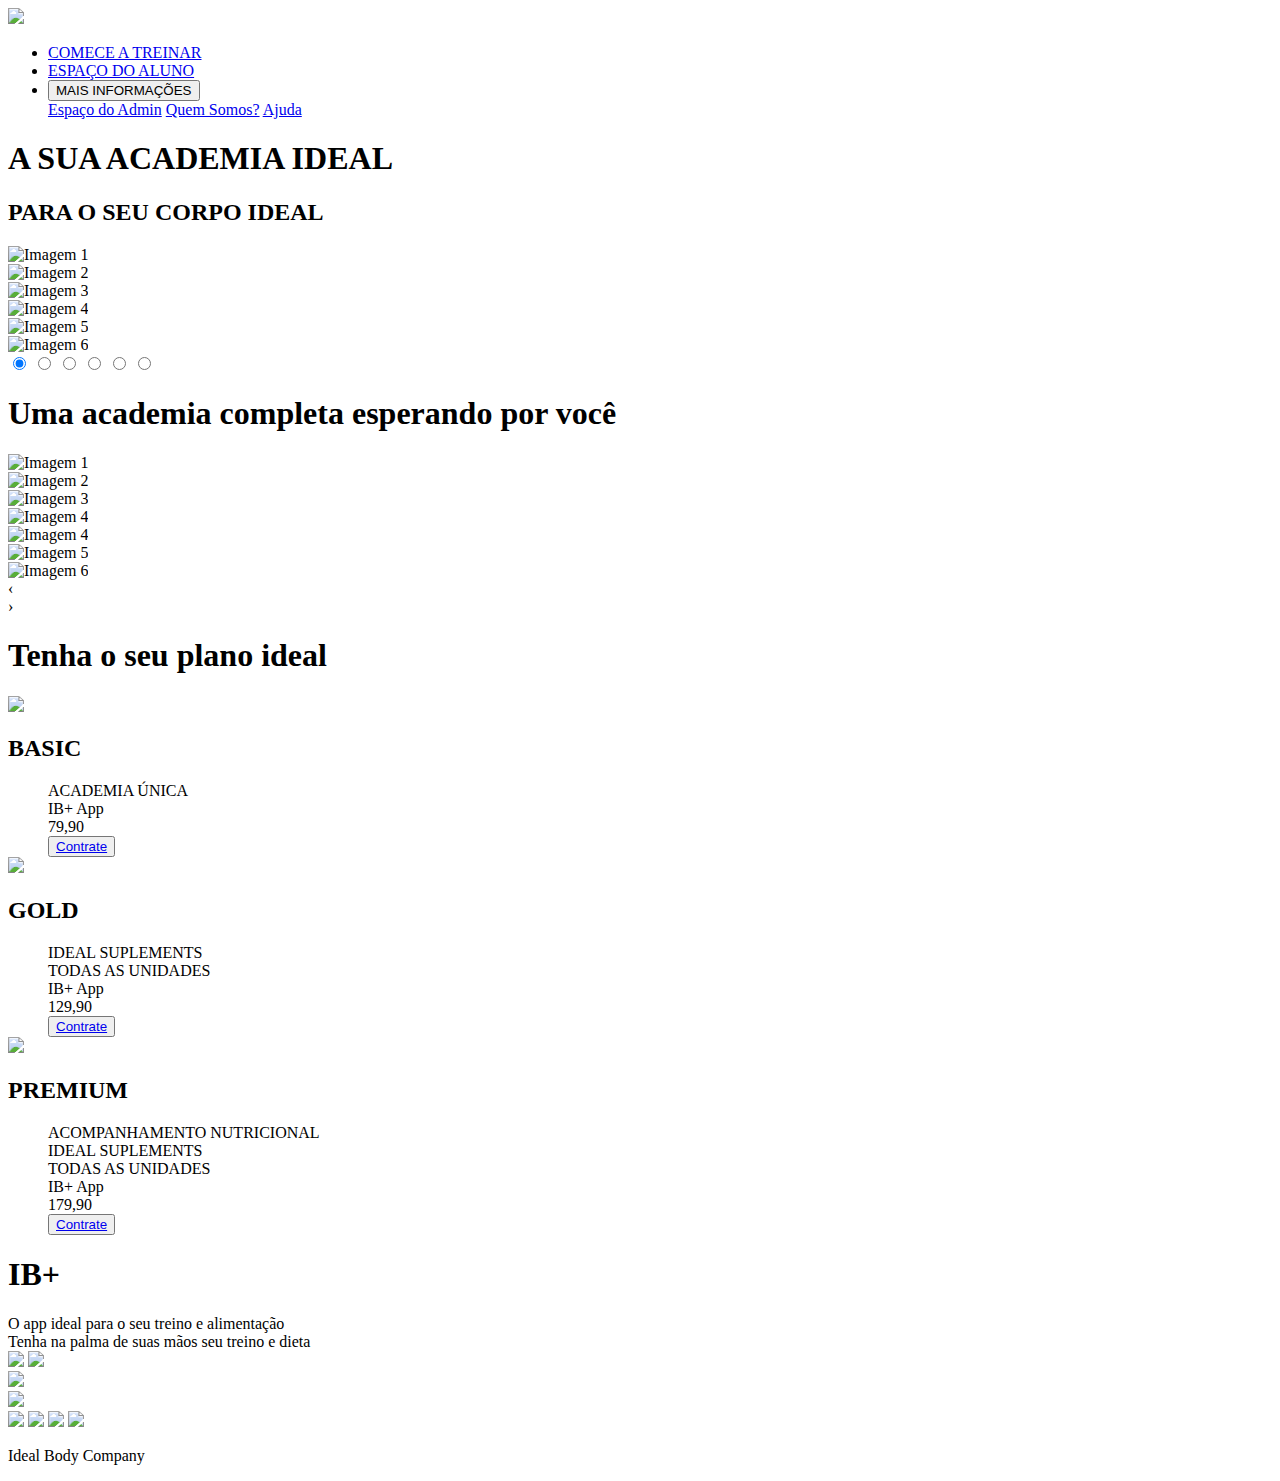
==== index.html @ 59227c63 "ajuste" ====
<!DOCTYPE html>
	<html lang="en">
		<head>
    		<meta charset="UTF-8">
    		<meta http-equiv="X-UA-Compatible" content="IE=edge">
   			<meta name="viewport" content="width=device-width, initial-scale=1.0">
    		<link  rel ="stylesheet" href="Style.css">
			<link  rel="shortcut icon" href="imagensib/iconib.ico" type="image/icon">
			<title>Ideal Body Academia</title>

			
		</head>
	<body>
    

	 <!-- Banner principal -->
		<section class="bannerprincipal">

			<nav>
				 <!-- Cabeçalho -->
       			 <img  class="logo" src="imagensib/logosemfundoofc.png">

    			<ul>
        			<li> <a href="http://localhost:8080/IdealBody/cliente/Cadastro.jsp"> COMECE A TREINAR </a> </li>
       				<li> <a href="http://localhost:8080/IdealBody/cliente/login.html"> ESPAÇO DO ALUNO</a> </li>
        			<li>   
					<div class="dropdown">
						<button class="dropbtn"> MAIS INFORMAÇÕES</button>
						<div class="dropdown-content">
						  <a href="http://localhost:8080/IdealBody/Admin/loginAdmin.html">Espaço do Admin</a>
						  <a href="http://localhost:8080/IdealBody/QuemSomos.html">Quem Somos?</a>
						  <a href="#"> Ajuda </a>
						  						  
						</div>
					  </div>
					</li>
    
   				</ul>
			</nav>

			 <!-- Texto do Banner -->
			<div class="texto1">
				<h1 class="titulo"> A SUA ACADEMIA IDEAL </h1>
				<h2 class="subtitulo"> PARA O SEU CORPO IDEAL</h2>


			</div>
		</section>
		 <!-- Fim do Banner principal-->

		
		
		<section class="blocoslides">

			<div class="slider-container">
				<div class="slider-content">
					<div class="slide">
						<img src="imagensib/propaganda1.jpg" alt="Imagem 1">
					</div>
					<div class="slide">
						<img src="imagensib/propaganda2.jpg" alt="Imagem 2">
					</div>
					<div class="slide">
						<img src="imagensib/propaganda3.jpg" alt="Imagem 3">
					</div>
					<div class="slide">
						<img src="imagensib/propaganda4.jpg" alt="Imagem 4">
					</div>
					<div class="slide">
						<img src="imagensib/propaganda5.jpg" alt="Imagem 5">
					</div>
					<div class="slide">
						<img src="imagensib/propaganda6.jpg" alt="Imagem 6">
					</div>
				</div>

				
			</div>
		
			
			<div class="slider-navigation">
				<input type="radio" name="carousel" id="radio1" checked>
				<label for="radio1"></label>
				<input type="radio" name="carousel" id="radio2">
				<label for="radio2"></label>
				<input type="radio" name="carousel" id="radio3">
				<label for="radio3"></label>
				<input type="radio" name="carousel" id="radio4">
				<label for="radio4"></label>
				<input type="radio" name="carousel" id="radio5">
				<label for="radio5"></label>
				<input type="radio" name="carousel" id="radio6">
				<label for="radio6"></label>
			</div>

		</section>


         <!--
		 <div class="banners"> 

			<img class="imgbanner"src="imagensib/O corpo alncança.png">
 -->
		 </div>
		 <div class="titulobloco2">
			<h1> Uma academia completa esperando por você </h1>
			</div>

		<!-- Bloco dos slides de modalidades-->
		<section class="bloco1">
			<div class="carousel">
				<div class="carousel-container">
				  <div class="carousel-item">
					<img src="imagensib/moderngym.jpg" alt="Imagem 1">
				  </div>
				  <div class="carousel-item">
					<img src="imagensib/musculação.jpg" alt="Imagem 2">
				  </div>
				  <div class="carousel-item">
					<img src="imagensib/crossfit.jpg" alt="Imagem 3">
				  </div>
				  <div class="carousel-item">
					<img src="imagensib/pilates.jpg" alt="Imagem 4">
				  </div>
				  <div class="carousel-item">
					<img src="imagensib/fitdance.jpg" alt="Imagem 4">
				  </div>
				  <div class="carousel-item">
					<img src="imagensib/artesmarciais.jpg" alt="Imagem 5">
				  </div>
				  <div class="carousel-item">
					<img src="imagensib/maismod.jpg" alt="Imagem 6">
				  </div>
				</div>
				<div class="carousel-btn carousel-btn-left" onclick="carouselScroll(-1)">&#8249;</div>
				<div class="carousel-btn carousel-btn-right" onclick="carouselScroll(1)">&#8250;</div>
			  </div>
		</section>
		<!-- Fim do bloco dos slides de modalidades-->

		<!--Bloco do titulo -->
		<div class="titulobloco2">
		<h1> Tenha o seu plano ideal </h1>
		</div>
		<!--Fim do bloco do titulo -->

		<!--Bloco dos planos -->
		<section class="bloco2">
			
			<!--Cards dos planos -->
			<div class="card">
				<div class="ladoimg">
					<img src="imagensib/basic.jpg">
				</div>
				
				<div class="ladodesc">
				 
				 <h2 class="b"> BASIC </h2>
				 <dd> ACADEMIA ÚNICA</dd>
				 <dd> IB+ App </dd>
				 <dd class="precob"> 79,90 </dd>
				 <dd> <button class="botaovalor"><a href="http://localhost:8080/IdealBody/cliente/Cadastro.jsp"> Contrate </a></button></dd>
				</div>
				

			</diV>
			
			<div class="card">
				<div class="ladoimg">
					<img src="imagensib/gold.jpg">
				</div>

				<div class="ladodesc">
				 <h2 class="g"> GOLD </h2>
				
				 <dd> IDEAL SUPLEMENTS </dd>
				 <dd> TODAS AS UNIDADES </dd>
				 <dd> IB+ App </dd>
				 <dd class="precog"> 129,90 </dd>
				 <dd> <button class="botaovalor"><a href="http://localhost:8080/IdealBody/cliente/Cadastro.jsp"> Contrate </a> </button></dd>
				</div>
				

			</diV>
			<div class="card">
				<div class="ladoimg">
					<img src="imagensib/premium.jpg">
				</div>

				<div class="ladodesc">
				 <h2 class="p"> PREMIUM </h2>
				   <dd> ACOMPANHAMENTO NUTRICIONAL</dd>
				   <dd> IDEAL SUPLEMENTS </dd>
				   <dd> TODAS AS UNIDADES </dd>
				   <dd> IB+ App </dd>
				   <dd class="precop"> 179,90 </dd>
				   <dd> <button class="botaovalor"> <a href="http://localhost:8080/IdealBody/cliente/Cadastro.jsp"> Contrate </a> </button></dd>
				</div>


			<!--Fim dos cards dos planos -->

		</section>
		<!--Fim do bloco dos planos -->


		<section class="blocoapp">

				<div class="appleft">
					<div class="tituloblocoapp">
						<h1> IB+  </h1>
					</div>
					
					<div class="textoapp1"> O app ideal para o seu treino e alimentação
					</div>
					<div class="textoapp2"> 
						Tenha na palma de suas mãos seu treino e dieta
					</div>

					<diV class="imagensdoapp">
						<img class="logoapp" src="imagensib/ibpluslogo.png">
						<img class="storeapp" src="imagensib/storedownload.png">
					</diV>
						
				</div>

				

				<div class="appright">

					<img class="imgcell"src="imagensib/cellapp.png">

				</div>


			 

		</section>


		<!--Rodapé -->
		<footer>
		<div  class="imgrodape"> 
   		 <img src="imagensib/logosemfundoofc.png"/>
		</div>
		 <!--Icone das redes sociais -->
		
    		<div class="redes">
       		  
        		<img class="icones" src="imagensib/face.png"/>
       			<img class="icones" src="imagensib/insta.png"/> 
      			<img class="icones" src="imagensib/titok.png"/>
      			<img class="icones" src="imagensib/youtube.png"/>
				
   		 </div>


		 
			<div class="textorodape"> <p > Ideal Body Company </p>
			</div>

		
		</footer>
		<!-- Fim do rodapé -->


		<script>
			var carousel = document.querySelector('.carousel-container');
			var carouselItems = document.querySelectorAll('.carousel-item');
			var currentIndex = 0;
			var interval = setInterval(carouselAutoScroll, 9000);
		
			function carouselScroll(direction) {
			  clearInterval(interval);
		
			  currentIndex += direction;
		
			  if (currentIndex < 0) {
				currentIndex = carouselItems.length - 1;
			  } else if (currentIndex >= carouselItems.length) {
				currentIndex = 0;
			  }
		
			  carousel.style.transform = 'translateX(-' + (currentIndex * 100) + '%)';
		
			  interval = setInterval(carouselAutoScroll, 2000);
			}
		
			function carouselAutoScroll() {
			  currentIndex++;
		
			  if (currentIndex >= carouselItems.length) {
				currentIndex = 0;
			  }
		
			  carousel.style.transform = 'translateX(-' + (currentIndex * 100) + '%)';
			}
			
			<!-- Slides -->

		const carouselContainer = document.querySelector('.slider-content');
        const radioInputs = document.querySelectorAll('.slider-navigation input[type="radio"]');
        let slideIndex = 0;

        function goToSlide(index) {
            carouselContainer.style.transform = `translateX(-${index * 100}%)`;
            radioInputs[index].checked = true;
        }

        function autoPlaySlide() {
            slideIndex = (slideIndex + 1) % radioInputs.length;
            goToSlide(slideIndex);
        }

        setInterval(autoPlaySlide, 8000);

        radioInputs.forEach((input, index) => {
            input.addEventListener('change', () => {
                slideIndex = index;
                goToSlide(slideIndex);
            });
        });
		
		  </script>
	</body>
</html>
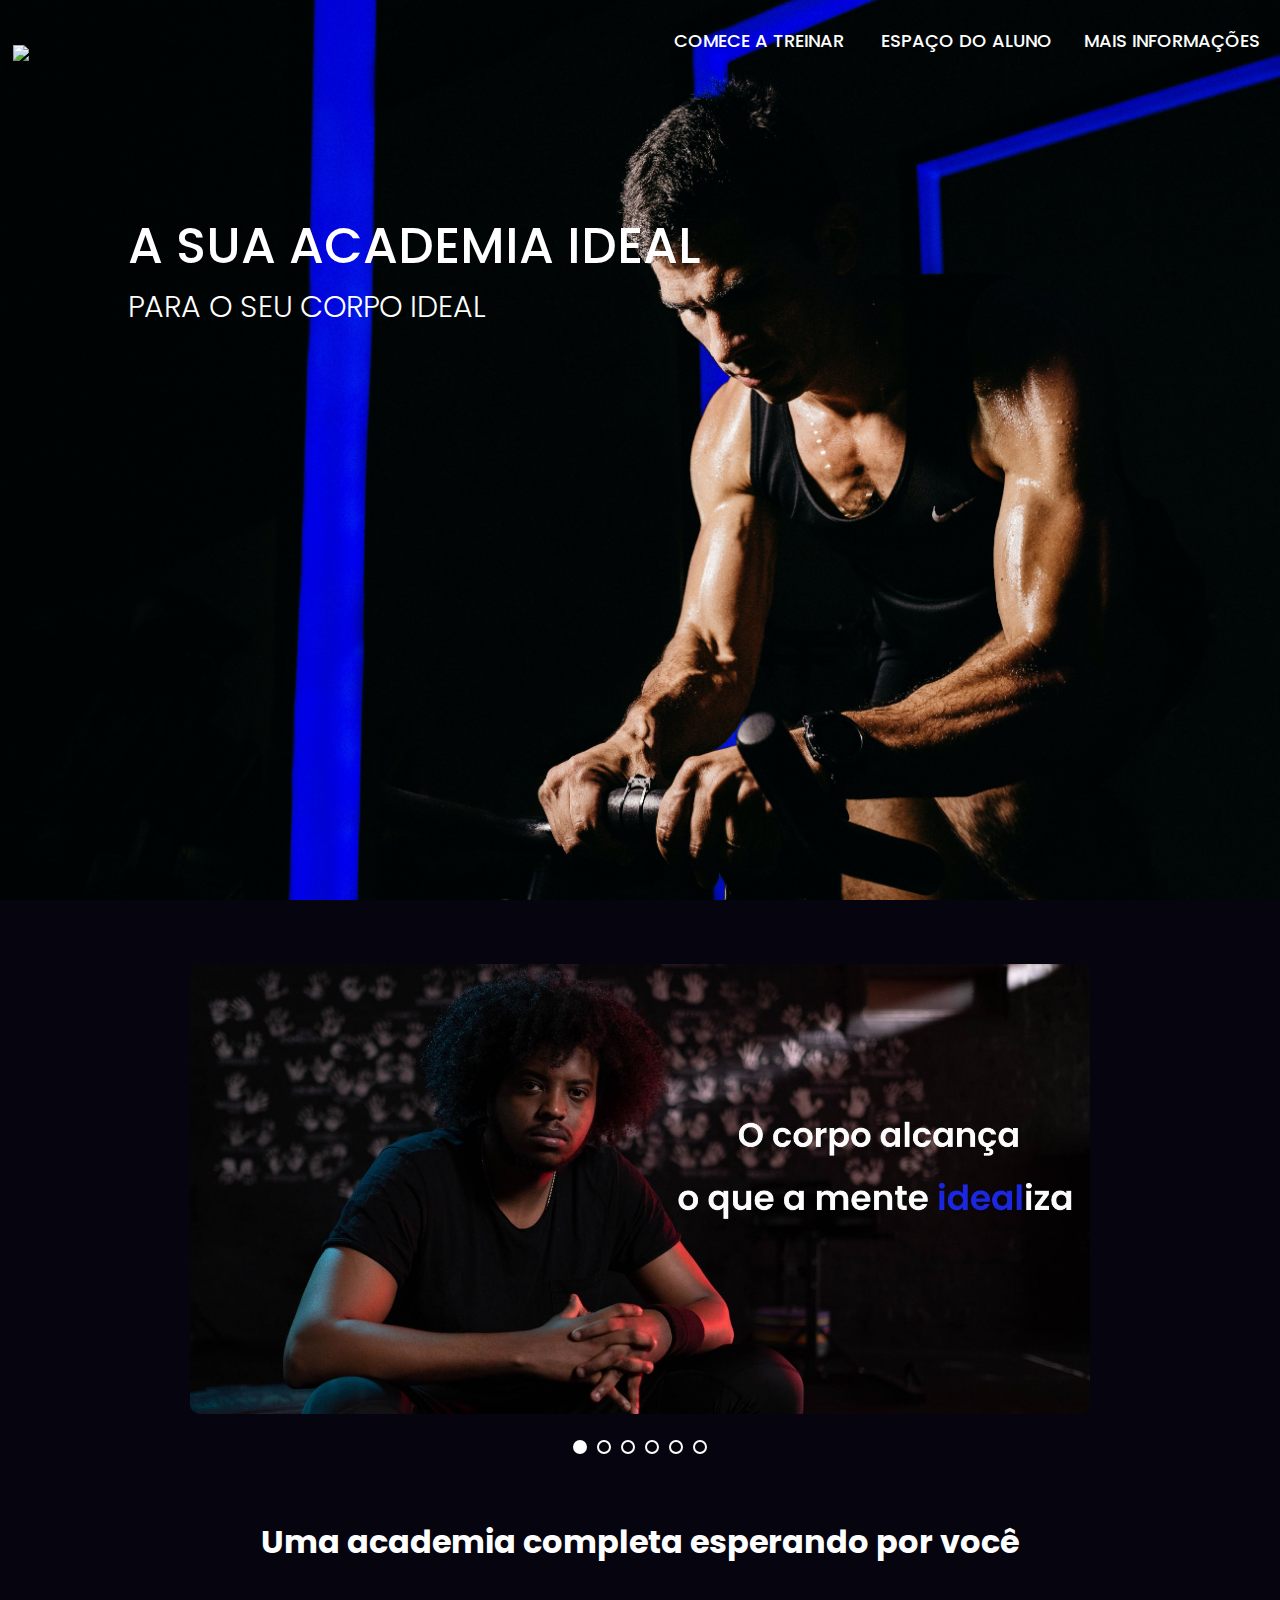
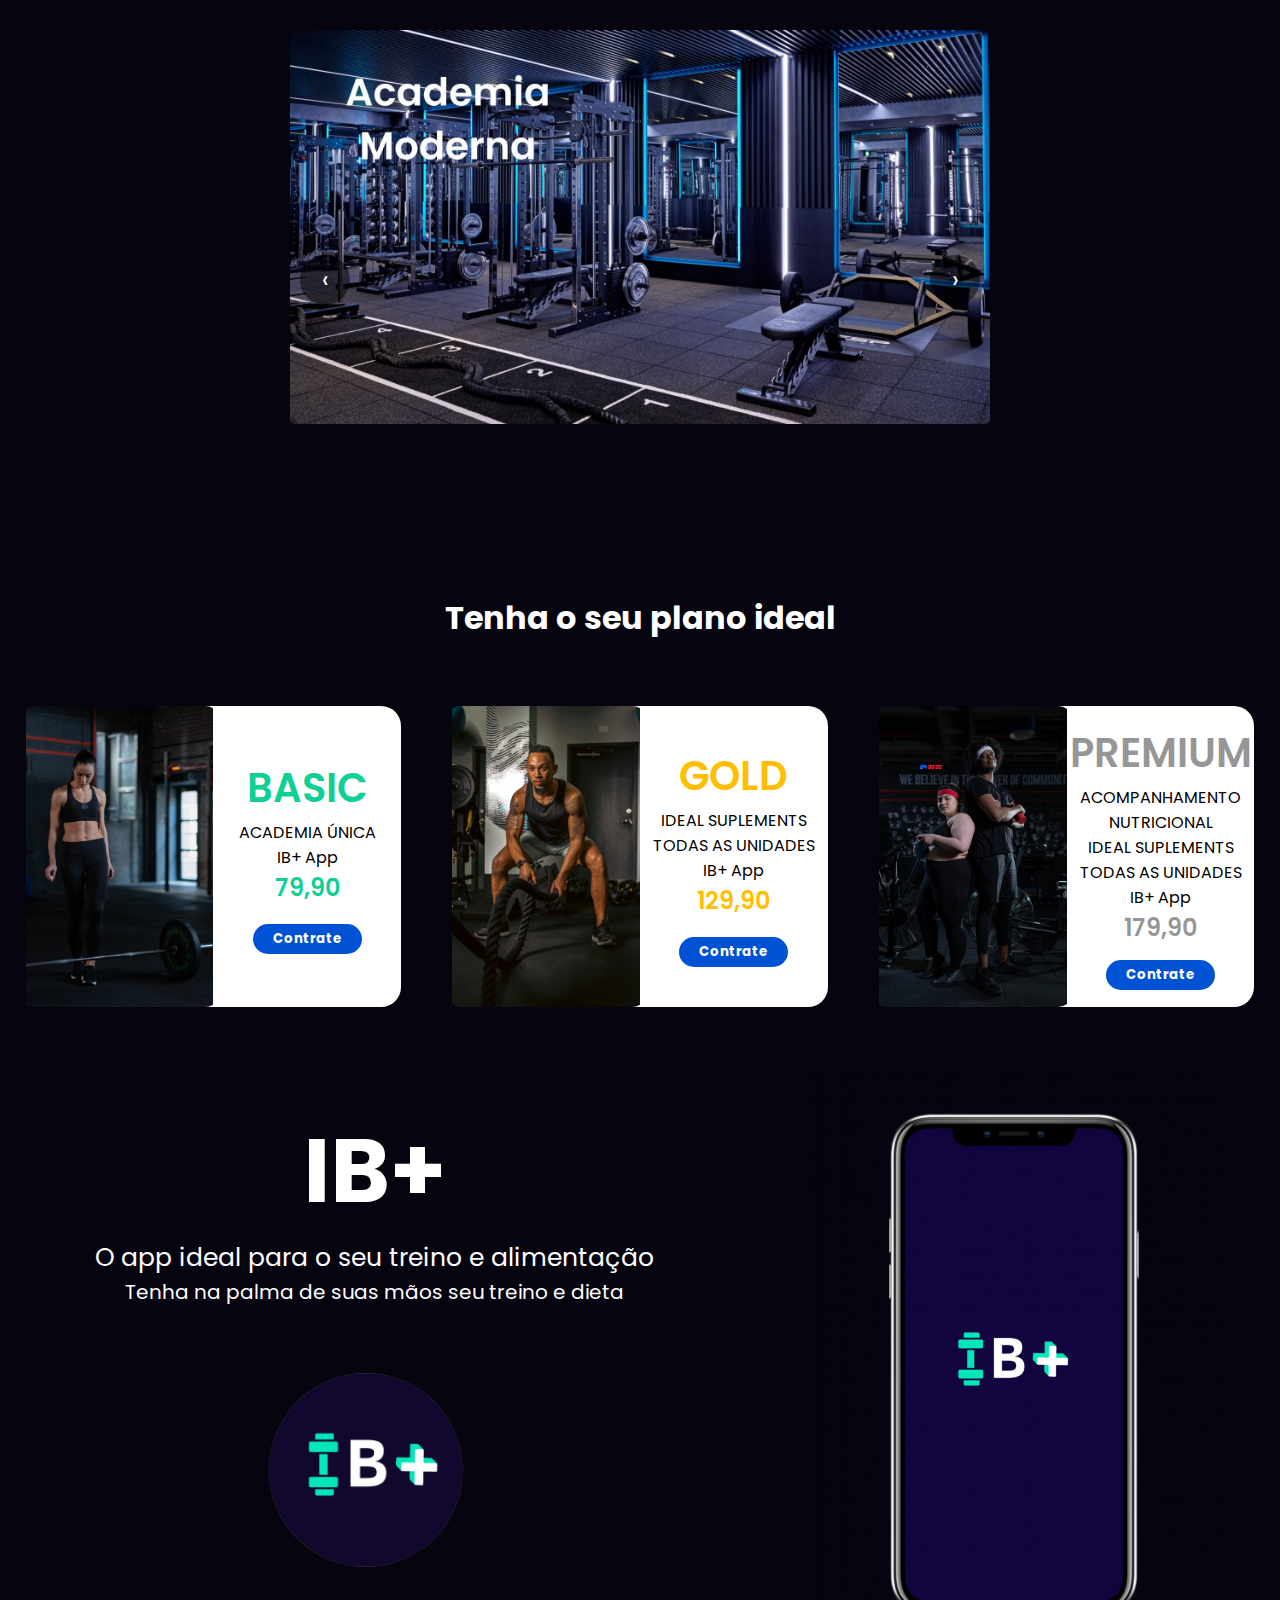
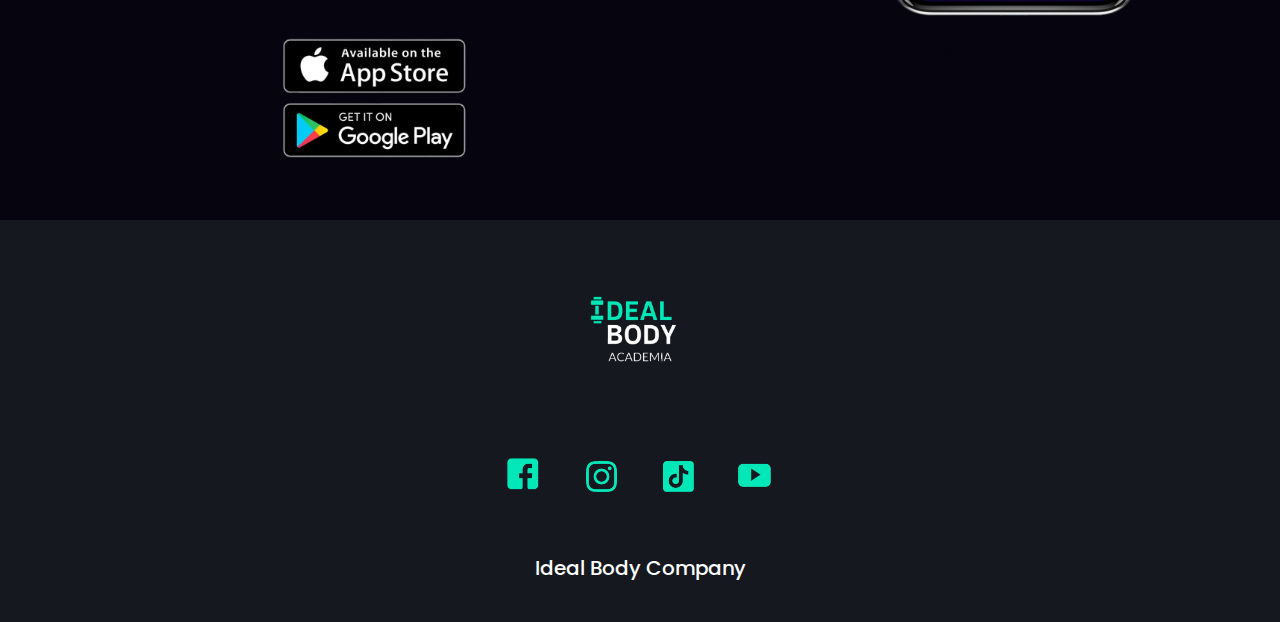
==== commit e32e1fbf: "Ajuste II" ====
--- a/index.html
+++ b/index.html
@@ -4,8 +4,8 @@
     		<meta charset="UTF-8">
     		<meta http-equiv="X-UA-Compatible" content="IE=edge">
    			<meta name="viewport" content="width=device-width, initial-scale=1.0">
-    		<link  rel ="stylesheet" href="Style.css">
-			<link  rel="shortcut icon" href="imagensib/iconib.ico" type="image/icon">
+    		<link  rel ="stylesheet" href="index.css">
+			<link  rel="shortcut icon" href="03 Código-fonte\WebContent\imagensib/iconib.ico" type="image/icon">
 			<title>Ideal Body Academia</title>
 
 			
@@ -18,7 +18,7 @@
 
 			<nav>
 				 <!-- Cabeçalho -->
-       			 <img  class="logo" src="imagensib/logosemfundoofc.png">
+       			 <img  class="logo" src="03 Código-fonte\WebContent\imagensiblogosemfundoofc.png">
 
     			<ul>
         			<li> <a href="http://localhost:8080/IdealBody/cliente/Cadastro.jsp"> COMECE A TREINAR </a> </li>
@@ -55,22 +55,22 @@
 			<div class="slider-container">
 				<div class="slider-content">
 					<div class="slide">
-						<img src="imagensib/propaganda1.jpg" alt="Imagem 1">
-					</div>
-					<div class="slide">
-						<img src="imagensib/propaganda2.jpg" alt="Imagem 2">
-					</div>
-					<div class="slide">
-						<img src="imagensib/propaganda3.jpg" alt="Imagem 3">
-					</div>
-					<div class="slide">
-						<img src="imagensib/propaganda4.jpg" alt="Imagem 4">
-					</div>
-					<div class="slide">
-						<img src="imagensib/propaganda5.jpg" alt="Imagem 5">
-					</div>
-					<div class="slide">
-						<img src="imagensib/propaganda6.jpg" alt="Imagem 6">
+						<img src="03 Código-fonte\WebContent\imagensib/propaganda1.jpg" alt="Imagem 1">
+					</div>
+					<div class="slide">
+						<img src="03 Código-fonte\WebContent\imagensib/propaganda2.jpg" alt="Imagem 2">
+					</div>
+					<div class="slide">
+						<img src="03 Código-fonte\WebContent\imagensib/propaganda3.jpg" alt="Imagem 3">
+					</div>
+					<div class="slide">
+						<img src="03 Código-fonte\WebContent\imagensib/propaganda4.jpg" alt="Imagem 4">
+					</div>
+					<div class="slide">
+						<img src="03 Código-fonte\WebContent\imagensib/propaganda5.jpg" alt="Imagem 5">
+					</div>
+					<div class="slide">
+						<img src="03 Código-fonte\WebContent\imagensib/propaganda6.jpg" alt="Imagem 6">
 					</div>
 				</div>
 
@@ -111,25 +111,25 @@
 			<div class="carousel">
 				<div class="carousel-container">
 				  <div class="carousel-item">
-					<img src="imagensib/moderngym.jpg" alt="Imagem 1">
-				  </div>
-				  <div class="carousel-item">
-					<img src="imagensib/musculação.jpg" alt="Imagem 2">
-				  </div>
-				  <div class="carousel-item">
-					<img src="imagensib/crossfit.jpg" alt="Imagem 3">
-				  </div>
-				  <div class="carousel-item">
-					<img src="imagensib/pilates.jpg" alt="Imagem 4">
-				  </div>
-				  <div class="carousel-item">
-					<img src="imagensib/fitdance.jpg" alt="Imagem 4">
-				  </div>
-				  <div class="carousel-item">
-					<img src="imagensib/artesmarciais.jpg" alt="Imagem 5">
-				  </div>
-				  <div class="carousel-item">
-					<img src="imagensib/maismod.jpg" alt="Imagem 6">
+					<img src="03 Código-fonte\WebContent\imagensib/moderngym.jpg" alt="Imagem 1">
+				  </div>
+				  <div class="carousel-item">
+					<img src="03 Código-fonte\WebContent\imagensib/musculação.jpg" alt="Imagem 2">
+				  </div>
+				  <div class="carousel-item">
+					<img src="03 Código-fonte\WebContent\imagensib/crossfit.jpg" alt="Imagem 3">
+				  </div>
+				  <div class="carousel-item">
+					<img src="03 Código-fonte\WebContent\imagensib/pilates.jpg" alt="Imagem 4">
+				  </div>
+				  <div class="carousel-item">
+					<img src="03 Código-fonte\WebContent\imagensib/fitdance.jpg" alt="Imagem 4">
+				  </div>
+				  <div class="carousel-item">
+					<img src="03 Código-fonte\WebContent\imagensib/artesmarciais.jpg" alt="Imagem 5">
+				  </div>
+				  <div class="carousel-item">
+					<img src="03 Código-fonte\WebContent\imagensib/maismod.jpg" alt="Imagem 6">
 				  </div>
 				</div>
 				<div class="carousel-btn carousel-btn-left" onclick="carouselScroll(-1)">&#8249;</div>
@@ -150,7 +150,7 @@
 			<!--Cards dos planos -->
 			<div class="card">
 				<div class="ladoimg">
-					<img src="imagensib/basic.jpg">
+					<img src="03 Código-fonte\WebContent\imagensib/basic.jpg">
 				</div>
 				
 				<div class="ladodesc">
@@ -167,7 +167,7 @@
 			
 			<div class="card">
 				<div class="ladoimg">
-					<img src="imagensib/gold.jpg">
+					<img src="03 Código-fonte\WebContent\imagensib/gold.jpg">
 				</div>
 
 				<div class="ladodesc">
@@ -184,7 +184,7 @@
 			</diV>
 			<div class="card">
 				<div class="ladoimg">
-					<img src="imagensib/premium.jpg">
+					<img src="03 Código-fonte\WebContent\imagensib/premium.jpg">
 				</div>
 
 				<div class="ladodesc">
@@ -218,8 +218,8 @@
 					</div>
 
 					<diV class="imagensdoapp">
-						<img class="logoapp" src="imagensib/ibpluslogo.png">
-						<img class="storeapp" src="imagensib/storedownload.png">
+						<img class="logoapp" src="03 Código-fonte\WebContent\imagensib/ibpluslogo.png">
+						<img class="storeapp" src="03 Código-fonte\WebContent\imagensib/storedownload.png">
 					</diV>
 						
 				</div>
@@ -228,7 +228,7 @@
 
 				<div class="appright">
 
-					<img class="imgcell"src="imagensib/cellapp.png">
+					<img class="imgcell"src="03 Código-fonte\WebContent\imagensib/cellapp.png">
 
 				</div>
 
@@ -241,16 +241,16 @@
 		<!--Rodapé -->
 		<footer>
 		<div  class="imgrodape"> 
-   		 <img src="imagensib/logosemfundoofc.png"/>
+   		 <img src="03 Código-fonte\WebContent\imagensib/logosemfundoofc.png"/>
 		</div>
 		 <!--Icone das redes sociais -->
 		
     		<div class="redes">
        		  
-        		<img class="icones" src="imagensib/face.png"/>
-       			<img class="icones" src="imagensib/insta.png"/> 
-      			<img class="icones" src="imagensib/titok.png"/>
-      			<img class="icones" src="imagensib/youtube.png"/>
+        		<img class="icones" src="03 Código-fonte\WebContent\imagensib/face.png"/>
+       			<img class="icones" src="03 Código-fonte\WebContent\imagensib/insta.png"/> 
+      			<img class="icones" src="03 Código-fonte\WebContent\imagensib/titok.png"/>
+      			<img class="icones" src="03 Código-fonte\WebContent\imagensib/youtube.png"/>
 				
    		 </div>
 
--- a/index.css
+++ b/index.css
@@ -0,0 +1,525 @@
+@import url('https://fonts.googleapis.com/css2?family=Poppins:ital,wght@0,400;0,500;1,300;1,500&display=swap');
+*{
+    margin: 0;
+    padding: 0;
+    box-sizing: 0;
+    font-family: 'Poppins', sans-serif;
+}
+a{
+	color: white;
+	text-decoration: none;
+}
+body{
+    background-color: #06040e;
+
+    } 
+
+
+/*Cabeçalho*/
+nav{
+    
+    height: 80px;
+    display: flex;
+    justify-content: space-between;
+    align-items: center;
+    text-align: right;
+}
+
+nav ul{
+    display: flex;
+    align-items: center;
+    list-style: none;
+    padding: 10px;
+}
+nav li{
+    margin-left: 7px;
+}
+nav li a{
+    color:#ffff;
+    font-weight:450;
+    text-decoration: none;
+    font-size: 18px;
+    font-weight: 500px;
+    padding: 8px 15px;
+    border-radius: 10px;
+    transition: 0.3ms;
+}
+nav li a:hover{
+    background-color: transparent;
+    /*background-color: #0052D5;*/
+    color:#ffff;
+    box-shadow: 0 0 10px #0e00d5 inset,
+                0 0 10px 4px #0e00d5;
+ }
+.logo{
+    width: 10%;
+    margin-top: 2%;
+    margin-left: 1%;
+}
+/* Fim do cabeçalho*/
+
+
+.dropdown {
+    position: relative;
+    display: inline-block;
+   
+  }
+  
+  .dropbtn {
+    padding: 10px;
+    font-size: 16px;
+    border: none;
+    cursor: pointer;
+    background-color: transparent;
+    color:#ffff;
+    font-weight:500;
+    font-size: 18px;
+  }
+  .dropbtn:hover{
+   
+  }
+  
+  .dropdown-content {
+    text-align: center;
+    display: none;
+    position: absolute;
+    border-radius: 10px;
+    background-color: #212B38;
+    z-index: 1;
+  }
+  
+  .dropdown-content a {
+    color: #ffffff;
+    padding: 12px 16px;
+    text-decoration: none;
+    display: block;
+   
+  
+  }
+  
+  .dropdown:hover .dropdown-content {
+    display: block;
+  }
+
+/* Bloco principal */
+/* Banner de fundo do bloco principal */
+.bannerprincipal{
+    background-image: url('03 Código-fonte/WebContent/imagensib/fundoinicial.jpg');
+    height: 100vh;
+    background-size: cover;
+    background-position: center;
+    background-repeat: no-repeat;
+   
+   
+}
+/* Textos do banner de fundo do bloco principal */
+.texto1{
+    color:#ffff;
+    margin-left: 10%;
+    margin-top: 10%;
+    display: flex;
+    flex-direction: column;
+}
+
+.texto1 .titulo{
+    font-size: 50px;
+    font-weight: 500;
+    display: flex;
+}
+.texto1 .subtitulo{
+    font-size: 30px;
+    font-weight: 300;
+    display: flex;
+
+}
+
+/* Fim do bloco principal */
+
+
+.blocoslides{
+    display: flex;
+    align-items: center;
+    justify-content: center;
+    flex-direction: column;
+}
+.slider-container {
+
+    width: 900px;
+    height: 450px;
+    overflow: hidden;
+    position: relative;
+    border-radius: 10px;
+    margin-top: 5%;
+    margin-bottom: 2%;
+}
+
+.slider-content {
+    display: flex;
+    transition: transform 0.5s ease-in-out;
+}
+
+.slide {
+    max-width: 100%;
+    flex-shrink: 0;
+}
+
+.slide img {
+    max-width: 100%;
+    border-radius: 5px;
+}
+
+.slider-navigation {
+    display: flex;
+    justify-content: center;
+    align-items: center;
+
+}
+
+.slider-navigation input[type="radio"] {
+    display: none;
+}
+
+.slider-navigation label {
+    width: 10px;
+    height: 10px;
+    margin: 0 5px;
+    cursor: pointer;
+    transition: 1s;
+    border:2px solid #fff;
+    border-radius: 10px;
+    cursor: pointer;
+  
+}
+
+.slider-navigation input[type="radio"]:checked + label {
+    background-color: #ffffff;
+}
+
+.banners{
+    display: flex;
+    justify-content: center;
+    align-items: center;
+    margin-top: 5%;
+    
+}
+
+.imgbanner{
+    box-shadow: 0 0 10px #0e00d5 inset,
+    0 0 10px 4px #0e00d5;
+    width:50%;
+}
+
+
+/* Bloco dos slides de modalidades*/
+
+.bloco1{
+    display: flex;
+    margin-top: 5%;
+    justify-content:center;
+    align-items: center;
+}
+
+
+/* Bloco dos planos */
+.bloco2{
+    display: flex;
+    margin-top: 5%;
+    justify-content:space-around;
+    align-items: center;
+}
+.carousel{
+    width: 700px;
+    height: 500px;
+    overflow: hidden;
+    position: relative;
+    border-radius: 10px;
+    /*box-shadow: 0 0 10px #0e00d5 inset,
+    0 0 10px 4px #0e00d5; */
+  }
+
+  .carousel-container {
+    width: 100%;
+    height: 100%;
+    display: flex;
+    transition: transform 0.5s ease;
+    border-radius: 10px;
+  }
+
+  .carousel-item {
+    max-width: 100%;
+    flex-shrink: 0;
+  }
+  .carousel-item img{
+    max-width: 100%;
+    border-radius: 5px;
+  }
+
+  .carousel-btn {
+    position: absolute;
+    top: 50%;
+    transform: translateY(-50%);
+    width: 50px;
+    height: 50px;
+    background-color: rgba(0, 0, 0, 0.5);
+    color: #fff;
+    font-size: 24px;
+    text-align: center;
+    justify-content: center;
+    line-height: 50px;
+    cursor: pointer;
+    border-radius: 100px;
+  }
+
+  .carousel-btn-left {
+    left: 10px;
+  }
+
+  .carousel-btn-right {
+    right: 10px;
+  }
+.titulobloco2{
+
+    display:flex;
+    color:#ffffff;
+    text-align: center;
+    justify-content: center;
+    align-items: center;
+    margin-top: 5%;
+
+}
+
+/* Configuração dos cards dos planos */
+.card{
+
+    display: flex;
+    background-color: #ffffff;
+    width: 60%;
+    border-radius: 20px;
+    margin-bottom: 5%;
+    border:none;
+    margin-left: 2%;
+    margin-right: 2%;
+   
+    
+}
+/* Lado da imagem dos cards */
+.ladoimg{ 
+
+    width: 50%;
+    display: flex;
+    justify-content: center;
+    align-items: center;
+    overflow: hidden;
+
+}
+.ladoimg:hover img{
+    -webkit-transform: scale(1.1);
+    transform: scale(1.2);
+ }
+.card img{
+    max-width: 107%;
+    border-radius: 15px;
+    -webkit-transition: -webkit-transform .5s ease;
+    transition: transform .5s ease;
+}
+
+/* Lado da descrição do plano*/
+.ladodesc{
+    width: 50%;
+    display: flex;
+    justify-content: center;
+    align-items: center;
+    text-align: center;
+    flex-direction: column;
+}
+/* Titulo do plano */
+.card h2{
+    position: relative;
+    width: 100%;
+    text-align: center; 
+    font-size: 2.5em; 
+    font-weight: 600; 
+    margin-bottom: 1%;
+    display: flex;
+    justify-content: center;
+    align-items: center;
+    text-align: center;
+   
+}
+/* Cor dos titulos dos planos*/
+.b{
+    color:#0fcf96; 
+  
+}
+.g{
+    color:#FFBE00;
+}
+.p{
+    color:#5858589f;
+}
+/* Cor dos preços dos planos*/
+.precob{
+    color:#0fcf96; 
+    margin-bottom: 10%;
+    font-size: 1.5rem; 
+    font-weight: 600;
+}
+.precog{
+    color:#FFBE00;
+    margin-bottom: 10%;
+    font-size: 1.5rem; 
+    font-weight: 600;
+   
+}
+.precop{
+    color:#5858589f;
+    margin-bottom: 8%;
+    font-size: 1.5rem; 
+    font-weight: 600;
+}
+
+/* Botao de contratar os planos */
+.botaovalor{
+    background-color:#0052D5;
+    color:#ffff;
+    border-radius:15px;
+    padding: 5px 20px;
+    font-size:50;
+    font-weight: bold;
+    border: none;
+}
+.botaovalor:hover{
+    background-color: #041022;
+    color:#ffff;
+    cursor: pointer;
+    
+}
+
+/* Fim do bloco dos planos */
+
+
+/* Bloco do aplicativo */
+
+.blocoapp{
+    display: flex;
+    text-align: center;
+    justify-content: space-around;
+    margin-bottom: 3%;
+}
+.tituloblocoapp{
+
+    display:flex;
+    color:#ffffff;
+    text-align: center;
+    margin-top: 5%;
+    flex-direction: column;
+    font-size: 45px;
+
+}
+.textoapp1{
+    font-size: 25px;
+    color:#ffffff;
+    flex-direction: column;
+}
+.textoapp2{
+    font-size: 20px;
+    color:#ffffff;
+    flex-direction: column;
+}
+.appleft{
+    width: 50%;
+}
+
+.imagensdoapp{
+    display: flex;
+    flex-direction: column;
+    justify-content: center;
+    align-items: center;
+}
+.storeapp{
+    width: 35%;
+    cursor: pointer;
+}
+.logoapp{
+    width: 45%;
+    margin-top: 3%;
+}
+.imgcell{
+    animation: float 6s ease-out infinite;
+}
+@keyframes float {
+    0%{
+        transform: translateY(0px);
+    }
+    50%{
+        transform: translateY(-60px);
+    }
+    100%{
+        transform: translateY(0px);
+    }
+}
+
+  
+
+/*  Rodapé */
+footer{
+  background-color: #15191f;
+  align-items:center;
+  justify-content: center;
+ 
+}
+
+
+.textorodape{
+    display: flex;
+    justify-content: center;
+    align-items: center;
+    text-align: center;
+    color: #fff;
+    font-weight: 500;
+    font-size: 20px;
+  
+}
+
+.textorodape p{
+    margin-bottom: 3%;
+}
+
+.textorodape:hover{
+    cursor: pointer;
+}
+
+/* Logo do rodapé*/
+.imgrodape{
+    display: flex;
+    align-items:center;
+    justify-content: center;
+    text-align: center;
+    
+}
+.imgrodape img{
+    width: 15%;
+    margin-top: 1%;
+    margin-bottom: 1%;
+}
+/*  redes sociais*/
+.redes{
+    display: flex;
+    align-items:center;
+    justify-content: center;
+    text-align: center;
+   
+}
+/* configuração dos ícones*/
+.icones{
+    width: 6%;
+    margin-bottom: 3%;
+}
+.icones:hover{
+    transform:scale(1.1);
+    cursor:pointer;
+    transition: transform .5s ease;
+}
+/* Fim do rodapé*/
+
+
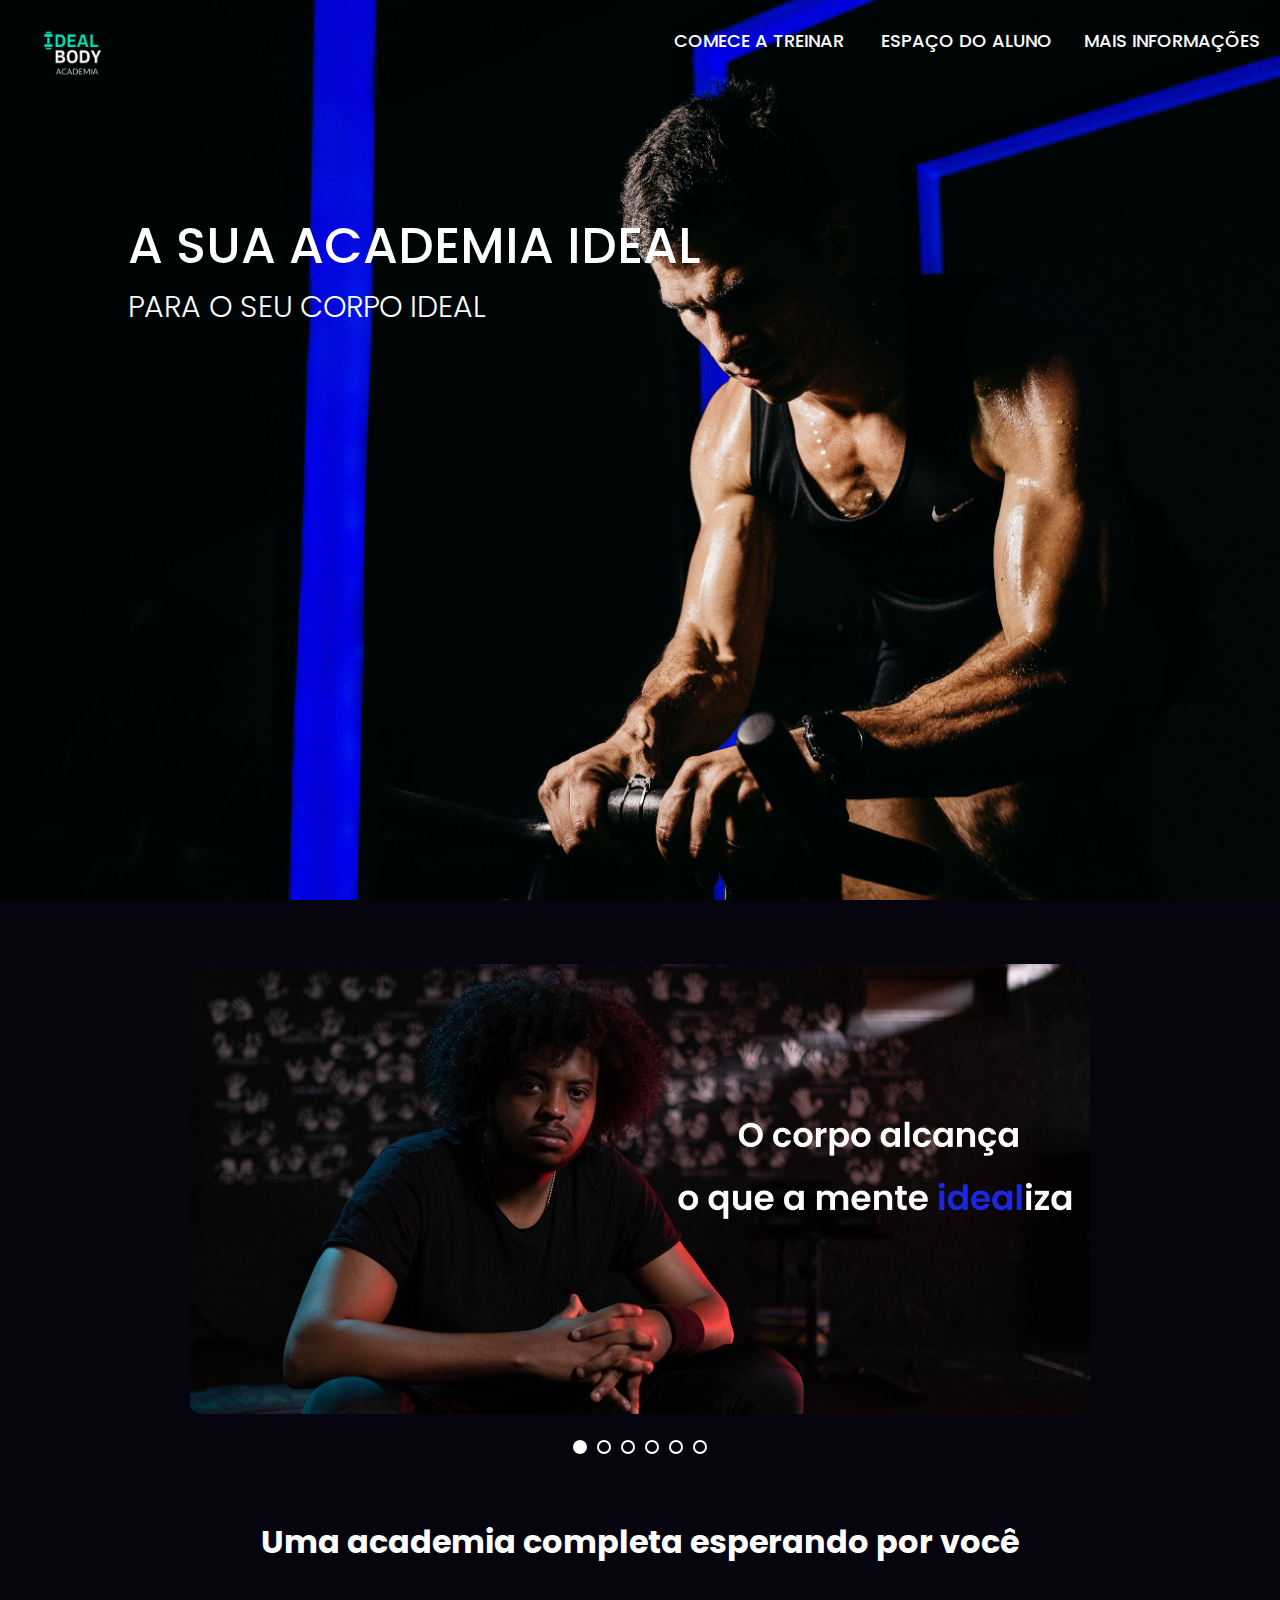
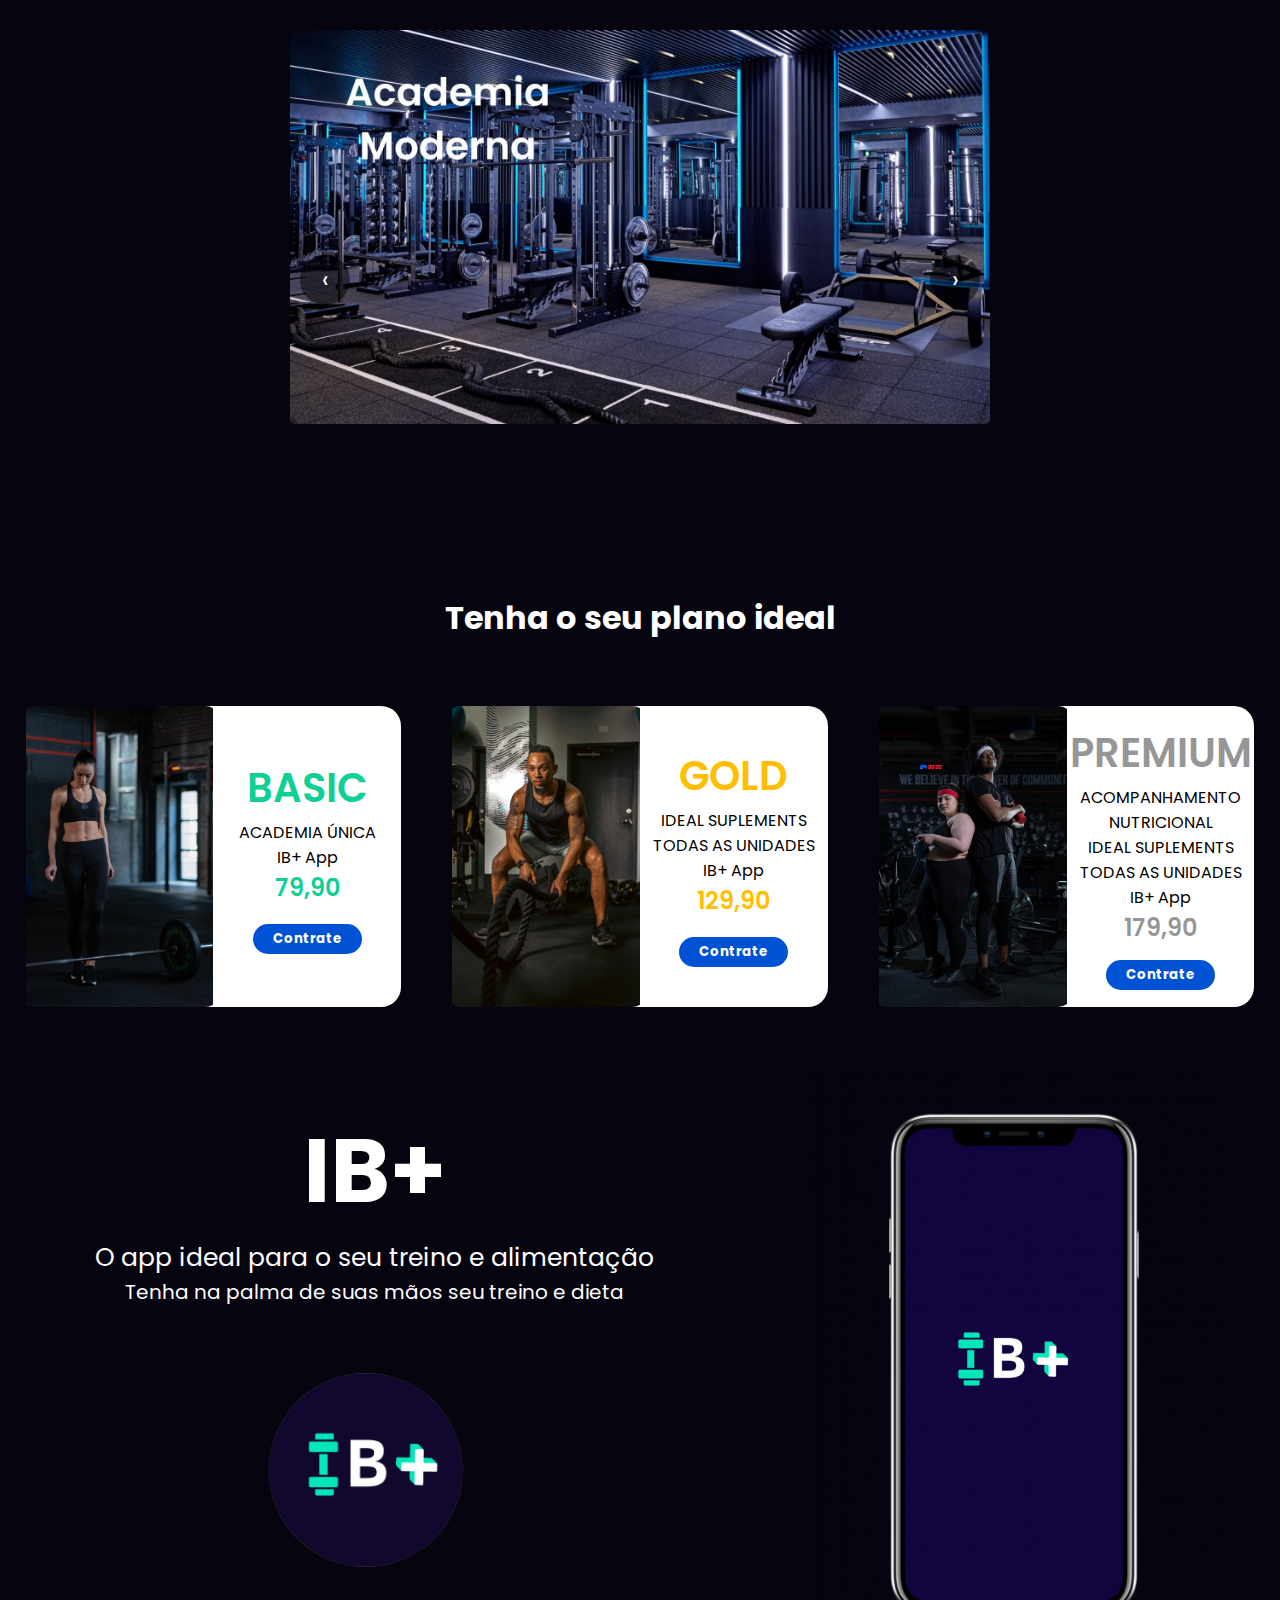
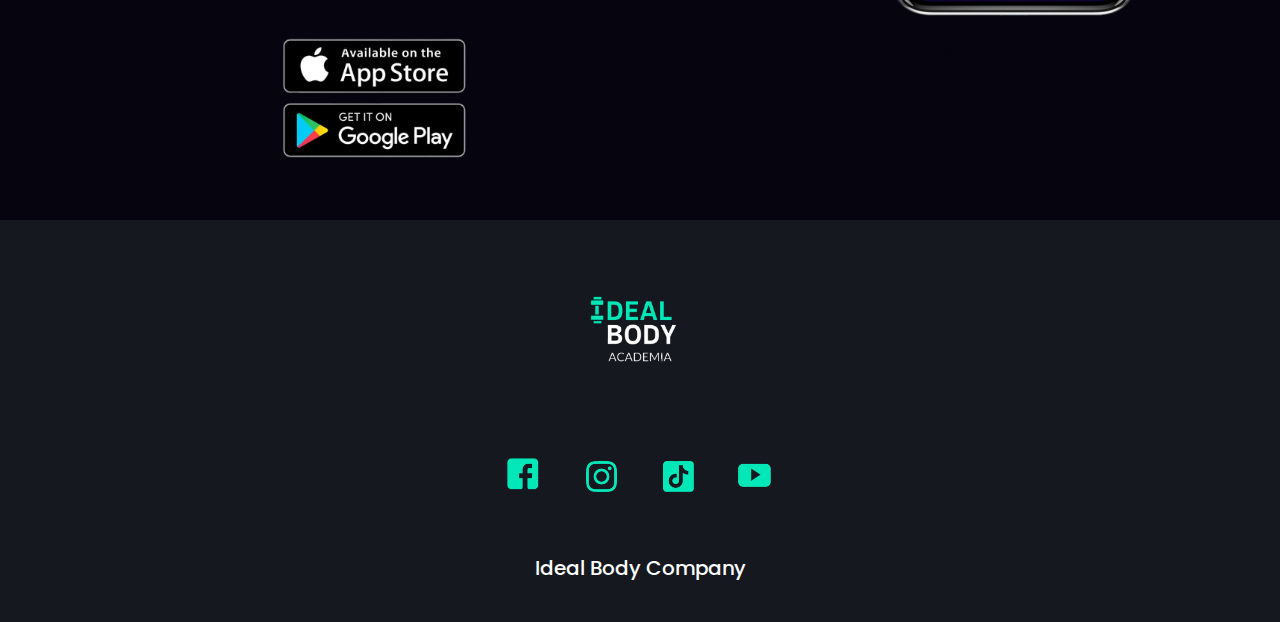
==== commit 59820c61: "Update index.html" ====
--- a/index.html
+++ b/index.html
@@ -18,7 +18,7 @@
 
 			<nav>
 				 <!-- Cabeçalho -->
-       			 <img  class="logo" src="03 Código-fonte\WebContent\imagensiblogosemfundoofc.png">
+       			 <img  class="logo" src="03 Código-fonte\WebContent\imagensib\logosemfundoofc.png">
 
     			<ul>
         			<li> <a href="http://localhost:8080/IdealBody/cliente/Cadastro.jsp"> COMECE A TREINAR </a> </li>
